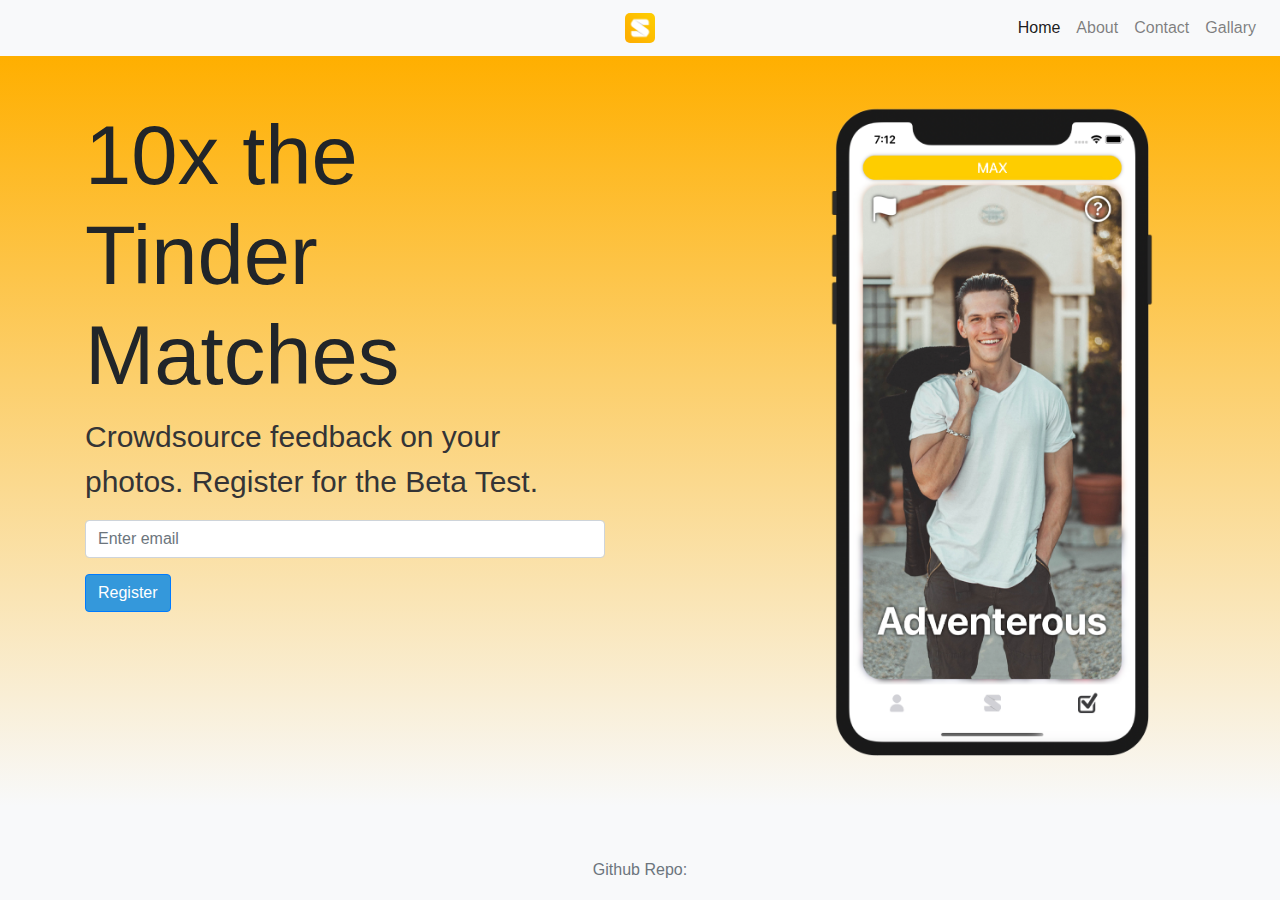
==== index.html @ a57391af "First Commit" ====
<!DOCTYPE html>
<html lang="en">

<head>

	<meta charset="utf-8">
	<meta name="viewport" content="width=device-width, initial-scale=1, shrink-to-fit=no">
	<link rel="stylesheet" href="https://stackpath.bootstrapcdn.com/bootstrap/4.5.2/css/bootstrap.min.css" integrity="sha384-JcKb8q3iqJ61gNV9KGb8thSsNjpSL0n8PARn9HuZOnIxN0hoP+VmmDGMN5t9UJ0Z" crossorigin="anonymous">

	<script src="https://code.jquery.com/jquery-3.5.1.slim.min.js" integrity="sha384-DfXdz2htPH0lsSSs5nCTpuj/zy4C+OGpamoFVy38MVBnE+IbbVYUew+OrCXaRkfj" crossorigin="anonymous"></script>
	<script src="https://cdn.jsdelivr.net/npm/popper.js@1.16.1/dist/umd/popper.min.js" integrity="sha384-9/reFTGAW83EW2RDu2S0VKaIzap3H66lZH81PoYlFhbGU+6BZp6G7niu735Sk7lN" crossorigin="anonymous"></script>
	<script src="https://stackpath.bootstrapcdn.com/bootstrap/4.5.2/js/bootstrap.min.js" integrity="sha384-B4gt1jrGC7Jh4AgTPSdUtOBvfO8shuf57BaghqFfPlYxofvL8/KUEfYiJOMMV+rV" crossorigin="anonymous"></script>
	<link rel="stylesheet" href="styles.css">
	<title>Sidekick</title>
</head>

<body>
	<div class="container-fluid  main-container">
		<nav class="navbar navbar-expand-lg navbar-light bg-light fixed-top">
			<div class="d-flex w-100 order-0">

				<div class="w-100">
					<button class="navbar-toggler" type="button" data-toggle="collapse" data-target="#navbarNav">
						<span class="navbar-toggler-icon"></span>
					</button>
				</div>

				<div class="row justify-content-center align-self-center">
					<a href="#">
						<img style="border-radius: 5px" src="../pictures/logo.png" width="30" height="30">
					</a>
				</div>
				<span class="w-100 d-lg-none"></span>
			</div>
			<span class="w-100 d-lg-none"></span>

			<div class="collapse navbar-collapse w-100 order-1 order-lg-0" id="navbarNav">
				<ul class="navbar-nav ml-auto mt-2 mt-lg-0">
					<li class="nav-item active">
						<a class="nav-link" href="#">Home<span class="sr-only">(current)</span></a>
					</li>
					<li class="nav-item">
						<a class="nav-link" href="pages/about.html">About</a>
					</li>
					<li class="nav-item">
						<a class="nav-link" href="pages/contact.html">Contact</a>
					</li>
					<li class="nav-item">
						<a class="nav-link" href="pages/gallary.html">Gallary</a>
					</li>
				</ul>

			</div>
		</nav>
		<div class="container">
			<div class="row text-main">

				<div class="col-sm-6">
					<h1 class="mobile-text-center main-title">10x the Tinder Matches</h1>
					<p class="main-subtitle">Crowdsource feedback on your photos. Register for the Beta Test.</p>
					<form>
						<div class="form-group">
							<input type="email" class="form-control" id="exampleInputEmail1" aria-describedby="emailHelp" placeholder="Enter email">
						</div>
						<div class="d-flex justify-content-center justify-content-lg-start"><button type="submit" class="btn btn-primary" style="background-color: #3498DB">Register</button></div>
					</form>
					<br>
					<br>
					<br>
				</div>

				<div class="col-sm-6 d-flex justify-content-center justify-content-lg-end">
					<img class="screenshot" src="pictures/screenshot.png" alt="Screenshot of App">
				</div>
			</div>
		</div>
	</div>

	<footer class="footer">
		<div class="container">
			<span class="text-muted">Github Repo: </span>
		</div>
	</footer>
</body>

</html>
---- styles.css ----
* {
  margin: 0;
  padding: 0;
  box-sizing: border-box;
}

body {
  padding-top: 56px;
  padding-bottom: 60px;
  font-family: -apple-system, BlinkMacSystemFont, sans-serif;
  background-color: #F8F9FA;
  /*#F8F9FA;*/
}

html {
  position: relative;
  min-height: 100%;
}

/*Main Page CSS*/
/* Mobile Styles */
/* Mobile Styles */
.full-width-center {
  position: absolute;
  left: 50%;
  margin-left: -15px !important;
  /* 50% of your logo width */
  display: block;
}

.main-container {
  padding-top: 50px;
  padding-bottom: 50px;
  background-image: linear-gradient(#FFAF00, #F8F9FA);
}

.abs-center-x {
  position: absolute;
  left: 50%;
  transform: translateX(-50%);
  align-self: center;
}

.main-title {
  font-size: 80px;
  font-size: 15.0vw;
}

.main-subtitle {
  font-size: 30px;
  color: #343436;
}

.screenshot {
  height: 600px;
}

.footer {
  position: absolute;
  bottom: 0;
  width: 100%;
  height: 60px;
  text-align: center;
  line-height: 60px;
  background-color: #F8F9FA;
}

/*About Styles*/
/*About Styles*/
/*About Styles*/
.about-personal-photo {
  width: 250px;
  height: 250px;
  margin: 25px;
}

.quote {
  font-size: 50px;
}

.hyperlink-color {
  color: inherit;
}

/* Mobile Styles */
/* Mobile Styles */
/* Mobile Styles */
@media only screen and (max-width: 575px) {
  .mobile-text-center {
    text-align: center;
  }
}

/* Tablet Styles */
/* Tablet Styles */
/* Tablet Styles */
@media only screen and (min-width: 576px) and (max-width: 768px) {
  .main-container {
    padding-top: 50px;
    padding-bottom: 50px;
  }

  .main-title {
    font-size: 10.0vw;
  }

  .mobile-text-center {
    text-align: center;
  }

  .screenshot {
    height: 550px;
  }

  .quote {
    font-size: 35px;
  }
}

/* Desktop Styles */
/* Desktop Styles */
/* Desktop Styles */
@media only screen and (min-width: 769px) {
  .main-container {
    padding-top: 50px;
    padding-bottom: 50px;
  }

  .main-title {
    font-size: 90px;
    font-size: 6.5vw;
  }

  .text-main {
    margin-right: 25px;
  }

  .screenshot {
    max-width: none;
    height: 650px;
  }

  .quote {
    font-size: 35px;
  }
}
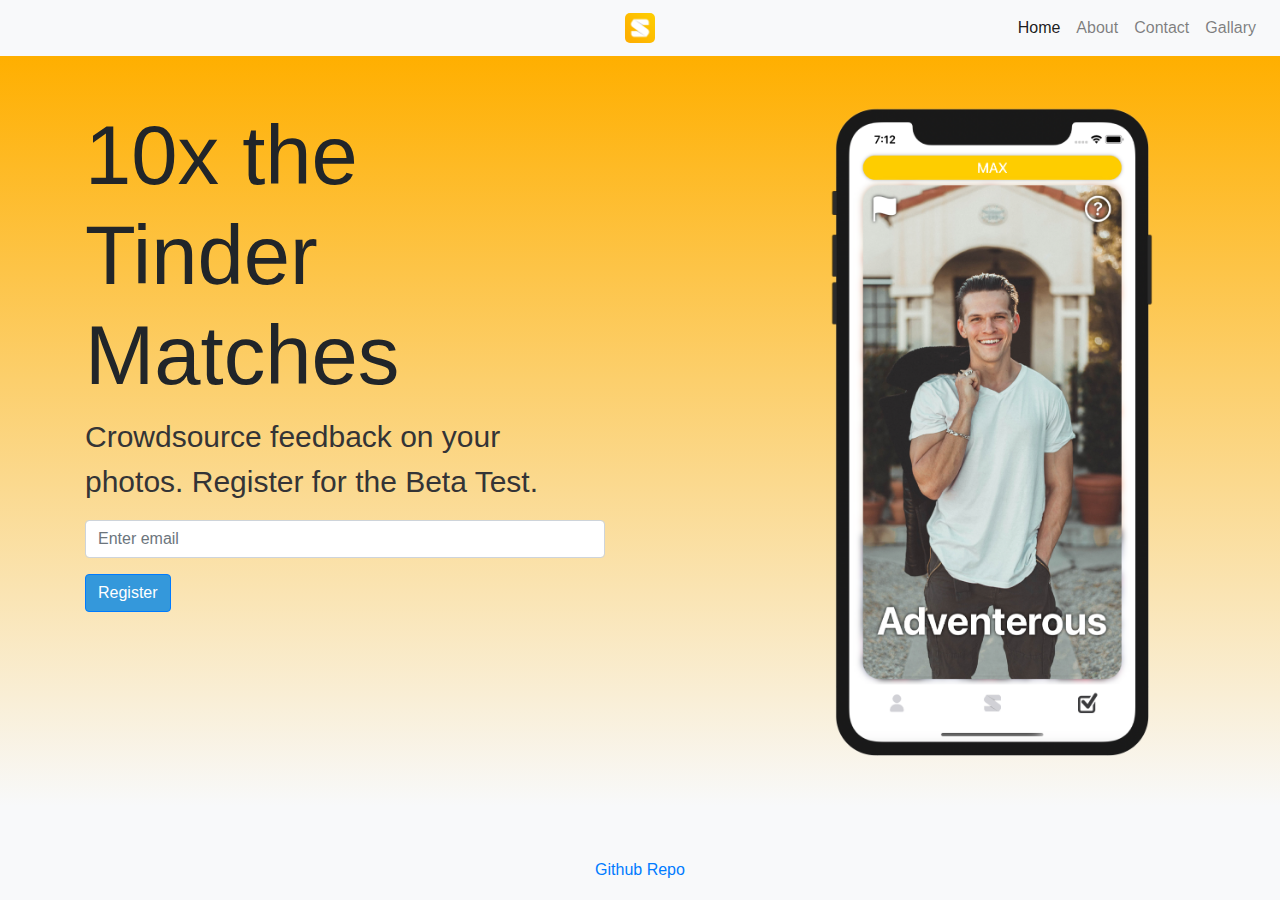
==== commit b03c5cfd: "Additional Changes" ====
--- a/index.html
+++ b/index.html
@@ -27,7 +27,7 @@
 
 				<div class="row justify-content-center align-self-center">
 					<a href="#">
-						<img style="border-radius: 5px" src="../pictures/logo.png" width="30" height="30">
+						<img style="border-radius: 5px" src="pictures/logo.png" width="30" height="30">
 					</a>
 				</div>
 				<span class="w-100 d-lg-none"></span>
@@ -78,7 +78,7 @@
 
 	<footer class="footer">
 		<div class="container">
-			<span class="text-muted">Github Repo: </span>
+			<span class="text-muted"><a href="https://github.com/Stewman9000/CreativeProject1.git">Github Repo</a></span>
 		</div>
 	</footer>
 </body>
